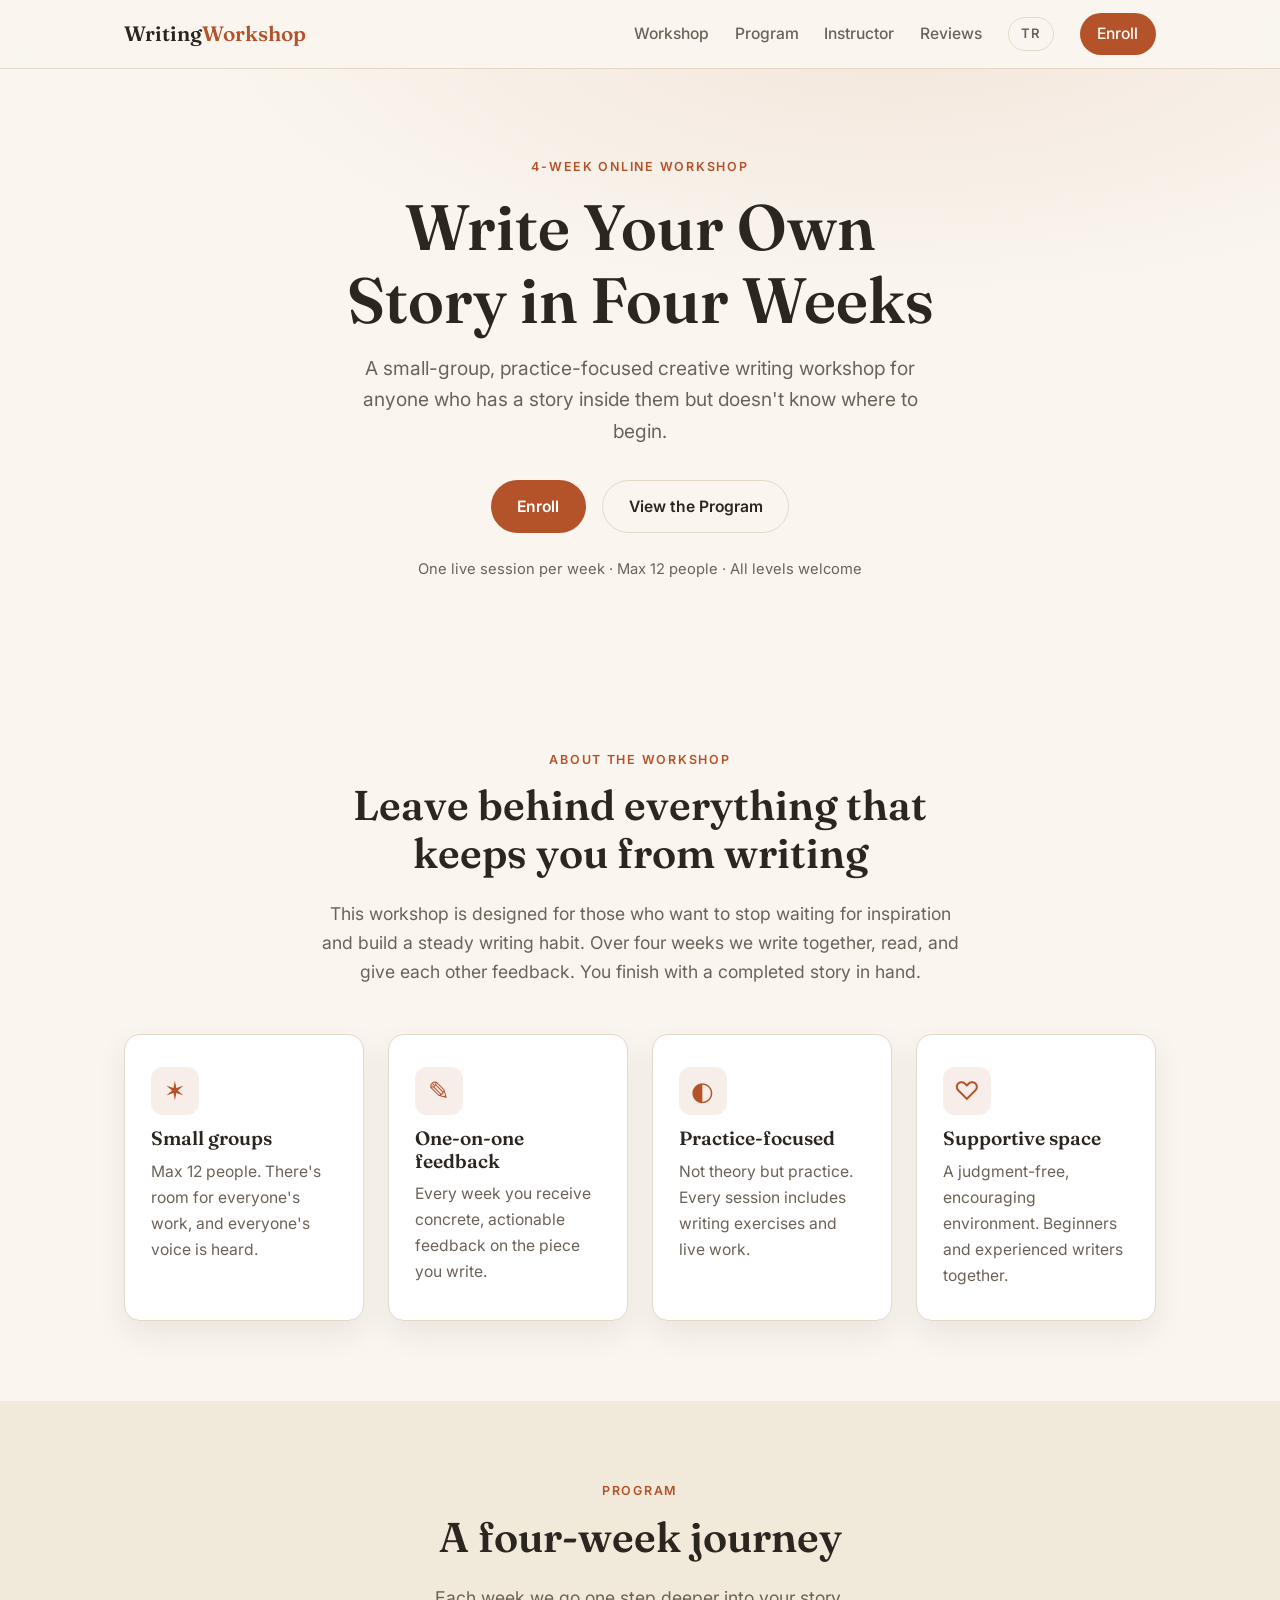
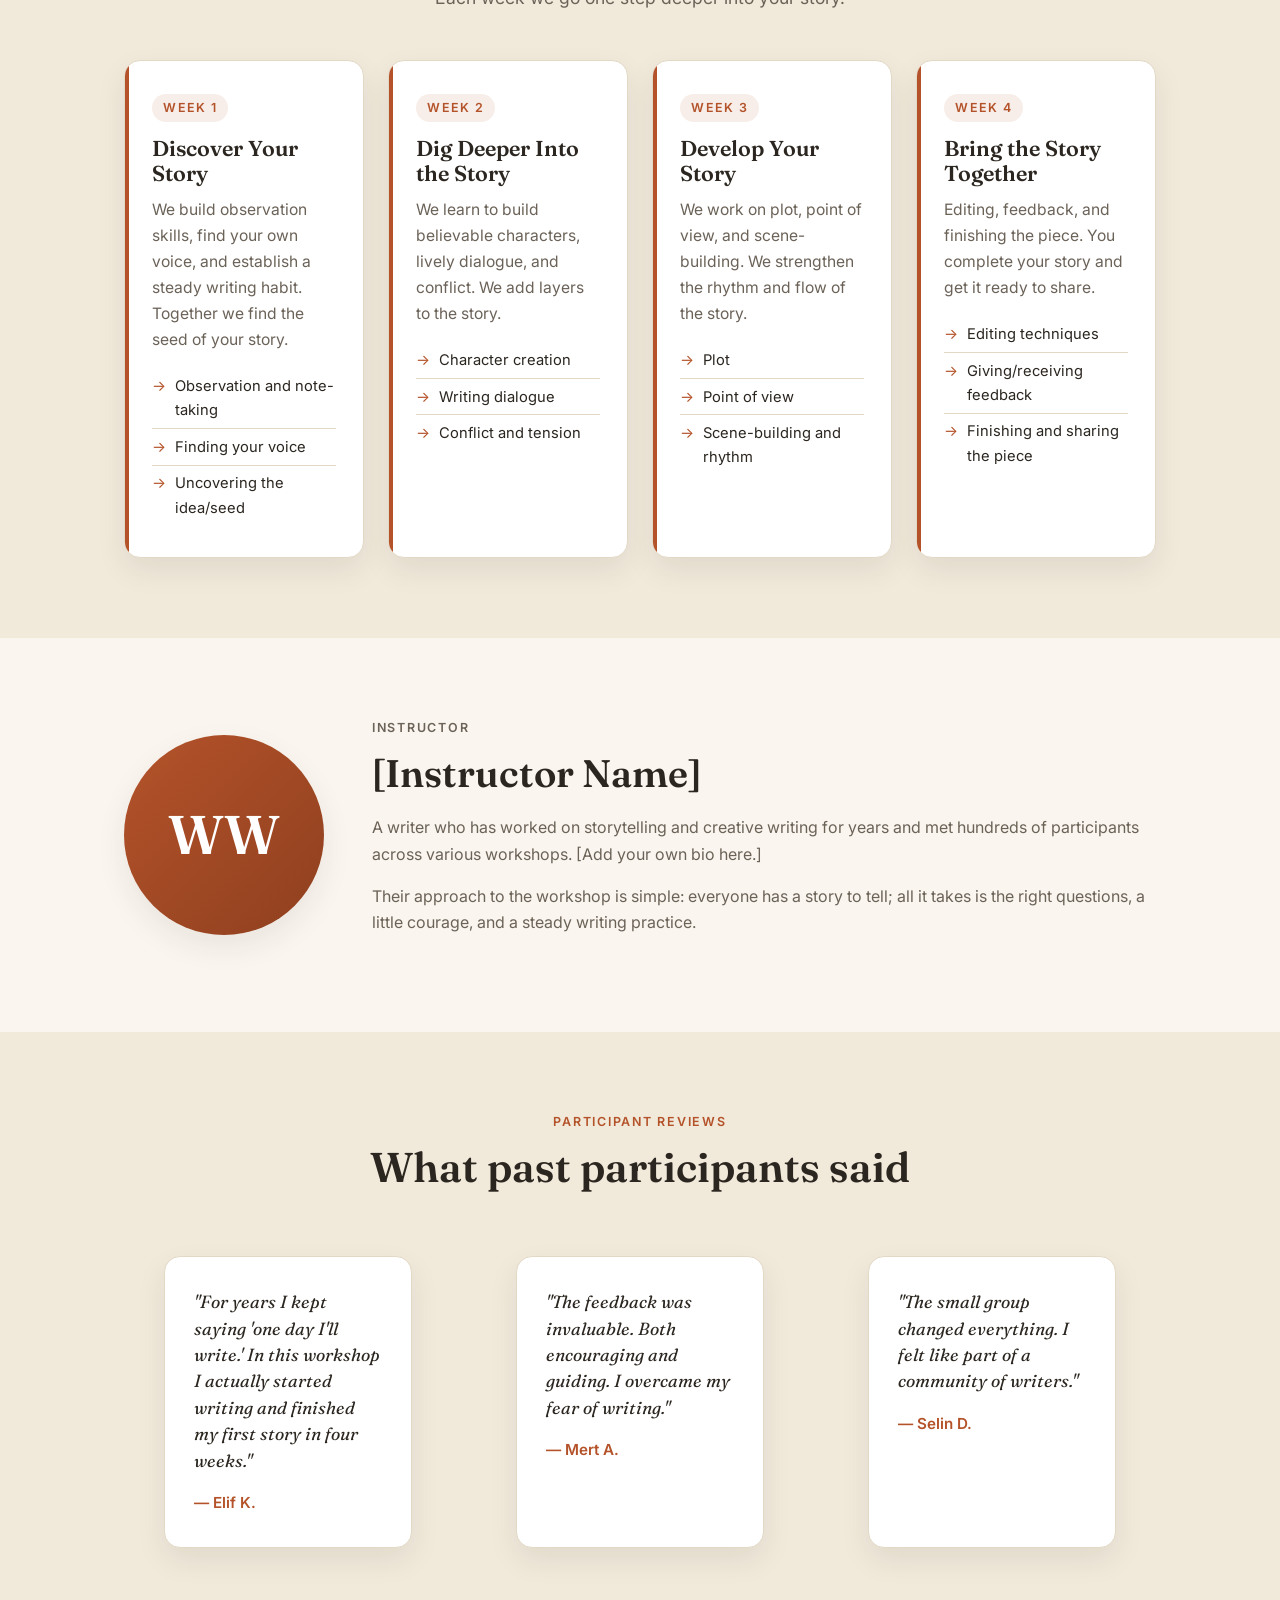
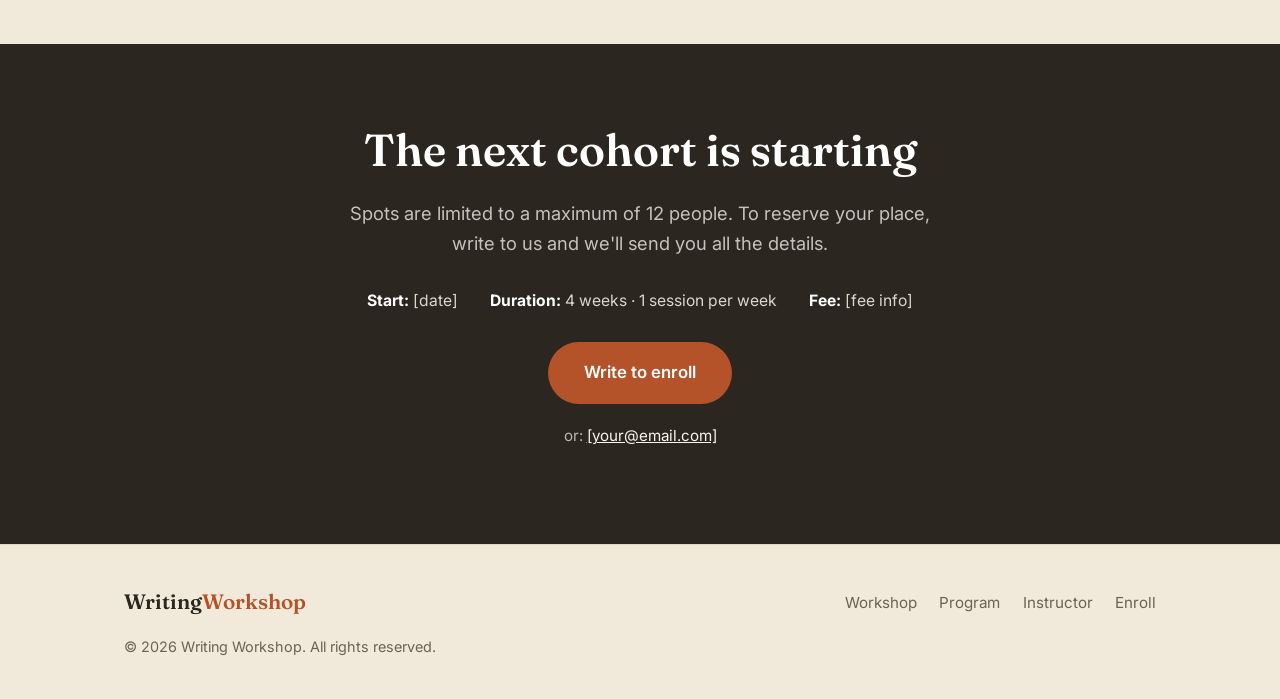
==== en/index.html @ 5bdabfa6 "İngilizce sayfa ve TR/EN dil geçişi ekle - en/index.html: tam İngilizce çeviri - Navigasyona TR/EN d" ====
<!DOCTYPE html>
<html lang="en">
<head>
  <meta charset="UTF-8" />
  <meta name="viewport" content="width=device-width, initial-scale=1.0" />
  <title>Writing Workshop — Write Your Story in 4 Weeks</title>
  <meta name="description" content="A four-week online creative writing workshop. Discover your story, dig deeper, develop it, and bring it together." />
  <link rel="alternate" hreflang="tr" href="../index.html" />
  <link rel="alternate" hreflang="en" href="./index.html" />
  <link rel="preconnect" href="https://fonts.googleapis.com" />
  <link rel="preconnect" href="https://fonts.gstatic.com" crossorigin />
  <link href="https://fonts.googleapis.com/css2?family=Fraunces:ital,opsz,wght@0,9..144,400;0,9..144,600;1,9..144,400&family=Inter:wght@400;500;600&display=swap" rel="stylesheet" />
  <link rel="stylesheet" href="../css/styles.css" />
</head>
<body>

  <!-- ===== Header / Nav ===== -->
  <header class="site-header" id="top">
    <div class="container nav-bar">
      <a href="#top" class="brand">Writing<span>Workshop</span></a>
      <button class="nav-toggle" id="navToggle" aria-label="Toggle menu" aria-expanded="false">
        <span></span><span></span><span></span>
      </button>
      <nav class="nav-menu" id="navMenu">
        <a href="#about">Workshop</a>
        <a href="#program">Program</a>
        <a href="#instructor">Instructor</a>
        <a href="#reviews">Reviews</a>
        <a href="../index.html" class="lang-switch" hreflang="tr">TR</a>
        <a href="#register" class="nav-cta">Enroll</a>
      </nav>
    </div>
  </header>

  <main>

    <!-- ===== Hero ===== -->
    <section class="hero">
      <div class="container hero-inner reveal">
        <p class="eyebrow">4-Week Online Workshop</p>
        <h1>Write Your Own<br />Story in Four Weeks</h1>
        <p class="hero-lead">
          A small-group, practice-focused creative writing workshop for anyone who has a story
          inside them but doesn't know where to begin.
        </p>
        <div class="hero-actions">
          <a href="#register" class="btn btn-primary">Enroll</a>
          <a href="#program" class="btn btn-ghost">View the Program</a>
        </div>
        <p class="hero-meta">One live session per week · Max 12 people · All levels welcome</p>
      </div>
    </section>

    <!-- ===== About the Workshop ===== -->
    <section class="section" id="about">
      <div class="container">
        <div class="section-head reveal">
          <p class="eyebrow">About the Workshop</p>
          <h2>Leave behind everything that keeps you from writing</h2>
          <p class="section-lead">
            This workshop is designed for those who want to stop waiting for inspiration and build a
            steady writing habit. Over four weeks we write together, read, and give each other
            feedback. You finish with a completed story in hand.
          </p>
        </div>

        <div class="feature-grid">
          <article class="feature-card reveal">
            <div class="feature-icon">✶</div>
            <h3>Small groups</h3>
            <p>Max 12 people. There's room for everyone's work, and everyone's voice is heard.</p>
          </article>
          <article class="feature-card reveal">
            <div class="feature-icon">✎</div>
            <h3>One-on-one feedback</h3>
            <p>Every week you receive concrete, actionable feedback on the piece you write.</p>
          </article>
          <article class="feature-card reveal">
            <div class="feature-icon">◐</div>
            <h3>Practice-focused</h3>
            <p>Not theory but practice. Every session includes writing exercises and live work.</p>
          </article>
          <article class="feature-card reveal">
            <div class="feature-icon">♡</div>
            <h3>Supportive space</h3>
            <p>A judgment-free, encouraging environment. Beginners and experienced writers together.</p>
          </article>
        </div>
      </div>
    </section>

    <!-- ===== 4-Week Program ===== -->
    <section class="section section-alt" id="program">
      <div class="container">
        <div class="section-head reveal">
          <p class="eyebrow">Program</p>
          <h2>A four-week journey</h2>
          <p class="section-lead">Each week we go one step deeper into your story.</p>
        </div>

        <div class="week-grid">
          <!-- Week 1 -->
          <article class="week-card reveal">
            <span class="week-num">Week 1</span>
            <h3>Discover Your Story</h3>
            <p>We build observation skills, find your own voice, and establish a steady writing habit. Together we find the seed of your story.</p>
            <ul>
              <li>Observation and note-taking</li>
              <li>Finding your voice</li>
              <li>Uncovering the idea/seed</li>
            </ul>
          </article>
          <!-- Week 2 -->
          <article class="week-card reveal">
            <span class="week-num">Week 2</span>
            <h3>Dig Deeper Into the Story</h3>
            <p>We learn to build believable characters, lively dialogue, and conflict. We add layers to the story.</p>
            <ul>
              <li>Character creation</li>
              <li>Writing dialogue</li>
              <li>Conflict and tension</li>
            </ul>
          </article>
          <!-- Week 3 -->
          <article class="week-card reveal">
            <span class="week-num">Week 3</span>
            <h3>Develop Your Story</h3>
            <p>We work on plot, point of view, and scene-building. We strengthen the rhythm and flow of the story.</p>
            <ul>
              <li>Plot</li>
              <li>Point of view</li>
              <li>Scene-building and rhythm</li>
            </ul>
          </article>
          <!-- Week 4 -->
          <article class="week-card reveal">
            <span class="week-num">Week 4</span>
            <h3>Bring the Story Together</h3>
            <p>Editing, feedback, and finishing the piece. You complete your story and get it ready to share.</p>
            <ul>
              <li>Editing techniques</li>
              <li>Giving/receiving feedback</li>
              <li>Finishing and sharing the piece</li>
            </ul>
          </article>
        </div>
      </div>
    </section>

    <!-- ===== Instructor ===== -->
    <section class="section" id="instructor">
      <div class="container egitmen-inner reveal">
        <div class="egitmen-photo" aria-hidden="true">WW</div>
        <div class="egitmen-text">
          <p class="eyebrow">Instructor</p>
          <h2>[Instructor Name]</h2>
          <p>
            A writer who has worked on storytelling and creative writing for years and met hundreds of
            participants across various workshops. [Add your own bio here.]
          </p>
          <p>
            Their approach to the workshop is simple: everyone has a story to tell; all it takes is the
            right questions, a little courage, and a steady writing practice.
          </p>
        </div>
      </div>
    </section>

    <!-- ===== Participant Reviews ===== -->
    <section class="section section-alt" id="reviews">
      <div class="container">
        <div class="section-head reveal">
          <p class="eyebrow">Participant Reviews</p>
          <h2>What past participants said</h2>
        </div>
        <div class="quote-grid">
          <figure class="quote-card reveal">
            <blockquote>"For years I kept saying 'one day I'll write.' In this workshop I actually started writing and finished my first story in four weeks."</blockquote>
            <figcaption>— Elif K.</figcaption>
          </figure>
          <figure class="quote-card reveal">
            <blockquote>"The feedback was invaluable. Both encouraging and guiding. I overcame my fear of writing."</blockquote>
            <figcaption>— Mert A.</figcaption>
          </figure>
          <figure class="quote-card reveal">
            <blockquote>"The small group changed everything. I felt like part of a community of writers."</blockquote>
            <figcaption>— Selin D.</figcaption>
          </figure>
        </div>
      </div>
    </section>

    <!-- ===== Contact / Register CTA ===== -->
    <section class="section cta-section" id="register">
      <div class="container cta-inner reveal">
        <h2>The next cohort is starting</h2>
        <p class="cta-lead">
          Spots are limited to a maximum of 12 people. To reserve your place, write to us and we'll send you all the details.
        </p>
        <ul class="cta-facts">
          <li><strong>Start:</strong> [date]</li>
          <li><strong>Duration:</strong> 4 weeks · 1 session per week</li>
          <li><strong>Fee:</strong> [fee info]</li>
        </ul>
        <a href="mailto:[your@email.com]?subject=Writing%20Workshop%20Enrollment" class="btn btn-primary btn-lg">Write to enroll</a>
        <p class="cta-meta">or: <a href="mailto:[your@email.com]">[your@email.com]</a></p>
      </div>
    </section>

  </main>

  <!-- ===== Footer ===== -->
  <footer class="site-footer">
    <div class="container footer-inner">
      <span class="brand">Writing<span>Workshop</span></span>
      <nav class="footer-links">
        <a href="#about">Workshop</a>
        <a href="#program">Program</a>
        <a href="#instructor">Instructor</a>
        <a href="#register">Enroll</a>
      </nav>
      <p class="copyright">© 2026 Writing Workshop. All rights reserved.</p>
    </div>
  </footer>

  <script src="../js/main.js"></script>
</body>
</html>
---- css/styles.css ----
/* ===== Tema değişkenleri ===== */
:root {
  --bg: #faf6ef;          /* krem zemin */
  --bg-alt: #f1e9da;      /* açık kum tonu (alternatif bölümler) */
  --surface: #ffffff;     /* kart yüzeyi */
  --ink: #2b2620;         /* ana metin */
  --ink-soft: #6b6258;    /* ikincil metin */
  --accent: #b4532a;      /* terra-cotta vurgu */
  --accent-dark: #8f3f1f;
  --line: #e3d8c6;        /* ince çizgi/kenarlık */
  --shadow: 0 12px 30px rgba(43, 38, 32, 0.08);
  --radius: 16px;
  --maxw: 1080px;
  --font-serif: "Fraunces", Georgia, "Times New Roman", serif;
  --font-sans: "Inter", -apple-system, BlinkMacSystemFont, "Segoe UI", sans-serif;
}

/* ===== Reset / temel ===== */
*, *::before, *::after { box-sizing: border-box; }
html { scroll-behavior: smooth; scroll-padding-top: 80px; }
body {
  margin: 0;
  font-family: var(--font-sans);
  color: var(--ink);
  background: var(--bg);
  line-height: 1.65;
  -webkit-font-smoothing: antialiased;
}
h1, h2, h3 { font-family: var(--font-serif); line-height: 1.15; font-weight: 600; margin: 0 0 .5em; }
p { margin: 0 0 1rem; }
a { color: var(--accent); text-decoration: none; }
a:hover { color: var(--accent-dark); }
img { max-width: 100%; display: block; }

.container { width: 100%; max-width: var(--maxw); margin: 0 auto; padding: 0 1.5rem; }

.eyebrow {
  text-transform: uppercase;
  letter-spacing: .14em;
  font-size: .78rem;
  font-weight: 600;
  color: var(--accent);
  margin: 0 0 .75rem;
}

/* ===== Butonlar ===== */
.btn {
  display: inline-block;
  padding: .8rem 1.6rem;
  border-radius: 999px;
  font-weight: 600;
  font-size: .98rem;
  cursor: pointer;
  transition: transform .15s ease, background .2s ease, color .2s ease, box-shadow .2s ease;
  border: 1.5px solid transparent;
}
.btn:hover { transform: translateY(-2px); }
.btn-primary { background: var(--accent); color: #fff; }
.btn-primary:hover { background: var(--accent-dark); color: #fff; }
.btn-ghost { background: transparent; color: var(--ink); border-color: var(--line); }
.btn-ghost:hover { border-color: var(--accent); color: var(--accent); }
.btn-lg { padding: 1rem 2.2rem; font-size: 1.05rem; }

/* ===== Header / Nav ===== */
.site-header {
  position: sticky;
  top: 0;
  z-index: 50;
  background: rgba(250, 246, 239, 0.88);
  backdrop-filter: blur(10px);
  border-bottom: 1px solid var(--line);
}
.nav-bar { display: flex; align-items: center; justify-content: space-between; height: 68px; }
.brand { font-family: var(--font-serif); font-weight: 600; font-size: 1.3rem; color: var(--ink); }
.brand span { color: var(--accent); }
.nav-menu { display: flex; align-items: center; gap: 1.6rem; }
.nav-menu a { color: var(--ink-soft); font-weight: 500; font-size: .98rem; }
.nav-menu a:hover { color: var(--accent); }
.nav-menu .nav-cta {
  background: var(--accent); color: #fff; padding: .5rem 1.1rem; border-radius: 999px;
}
.nav-menu .nav-cta:hover { background: var(--accent-dark); }
.nav-menu .lang-switch {
  border: 1.5px solid var(--line); border-radius: 999px;
  padding: .35rem .8rem; font-size: .82rem; font-weight: 600; letter-spacing: .04em;
  color: var(--ink-soft);
}
.nav-menu .lang-switch:hover { border-color: var(--accent); color: var(--accent); }

.nav-toggle {
  display: none; flex-direction: column; gap: 5px;
  background: none; border: none; cursor: pointer; padding: 6px;
}
.nav-toggle span { width: 24px; height: 2px; background: var(--ink); transition: .3s; }
.nav-toggle[aria-expanded="true"] span:nth-child(1) { transform: translateY(7px) rotate(45deg); }
.nav-toggle[aria-expanded="true"] span:nth-child(2) { opacity: 0; }
.nav-toggle[aria-expanded="true"] span:nth-child(3) { transform: translateY(-7px) rotate(-45deg); }

/* ===== Hero ===== */
.hero {
  padding: 5.5rem 0 4.5rem;
  background:
    radial-gradient(1200px 500px at 70% -10%, rgba(180, 83, 42, 0.10), transparent 60%),
    var(--bg);
  text-align: center;
}
.hero-inner { max-width: 760px; margin: 0 auto; }
.hero h1 { font-size: clamp(2.4rem, 6vw, 4rem); margin-bottom: 1rem; }
.hero-lead { font-size: 1.2rem; color: var(--ink-soft); max-width: 560px; margin: 0 auto 2rem; }
.hero-actions { display: flex; gap: 1rem; justify-content: center; flex-wrap: wrap; margin-bottom: 1.5rem; }
.hero-meta { font-size: .92rem; color: var(--ink-soft); }

/* ===== Bölümler ===== */
.section { padding: 5rem 0; }
.section-alt { background: var(--bg-alt); }
.section-head { max-width: 640px; margin: 0 auto 3rem; text-align: center; }
.section-head h2 { font-size: clamp(1.8rem, 4vw, 2.6rem); }
.section-lead { color: var(--ink-soft); font-size: 1.1rem; }

/* ===== Özellik kartları ===== */
.feature-grid {
  display: grid; gap: 1.5rem;
  grid-template-columns: repeat(auto-fit, minmax(220px, 1fr));
}
.feature-card {
  background: var(--surface); border: 1px solid var(--line);
  border-radius: var(--radius); padding: 2rem 1.6rem; box-shadow: var(--shadow);
}
.feature-icon {
  font-size: 1.6rem; color: var(--accent); margin-bottom: .8rem;
  width: 48px; height: 48px; display: grid; place-items: center;
  background: rgba(180, 83, 42, 0.10); border-radius: 12px;
}
.feature-card h3 { font-size: 1.2rem; }
.feature-card p { color: var(--ink-soft); margin: 0; font-size: .98rem; }

/* ===== Hafta kartları ===== */
.week-grid {
  display: grid; gap: 1.5rem;
  grid-template-columns: repeat(auto-fit, minmax(240px, 1fr));
}
.week-card {
  background: var(--surface); border: 1px solid var(--line);
  border-radius: var(--radius); padding: 2rem 1.7rem; box-shadow: var(--shadow);
  position: relative; overflow: hidden;
}
.week-card::before {
  content: ""; position: absolute; top: 0; left: 0; width: 4px; height: 100%;
  background: var(--accent);
}
.week-num {
  display: inline-block; font-size: .78rem; font-weight: 600; letter-spacing: .1em;
  text-transform: uppercase; color: var(--accent);
  background: rgba(180, 83, 42, 0.10); padding: .25rem .7rem; border-radius: 999px;
  margin-bottom: .9rem;
}
.week-card h3 { font-size: 1.35rem; }
.week-card > p { color: var(--ink-soft); font-size: .98rem; }
.week-card ul { margin: 1rem 0 0; padding: 0; list-style: none; }
.week-card li {
  font-size: .92rem; color: var(--ink); padding: .35rem 0 .35rem 1.4rem; position: relative;
  border-top: 1px solid var(--line);
}
.week-card li:first-child { border-top: none; }
.week-card li::before { content: "→"; position: absolute; left: 0; color: var(--accent); }

/* ===== Eğitmen ===== */
.egitmen-inner {
  display: grid; grid-template-columns: 200px 1fr; gap: 3rem; align-items: center;
}
.egitmen-photo {
  width: 200px; height: 200px; border-radius: 50%;
  background: linear-gradient(135deg, var(--accent), var(--accent-dark));
  color: #fff; display: grid; place-items: center;
  font-family: var(--font-serif); font-size: 3.4rem; font-weight: 600;
  box-shadow: var(--shadow);
}
.egitmen-text h2 { font-size: clamp(1.8rem, 4vw, 2.4rem); }
.egitmen-text p { color: var(--ink-soft); }

/* ===== Yorumlar ===== */
.quote-grid {
  display: grid; gap: 1.5rem;
  grid-template-columns: repeat(auto-fit, minmax(260px, 1fr));
}
.quote-card {
  background: var(--surface); border: 1px solid var(--line);
  border-radius: var(--radius); padding: 2rem 1.8rem; box-shadow: var(--shadow);
}
.quote-card blockquote {
  margin: 0 0 1rem; font-family: var(--font-serif); font-style: italic;
  font-size: 1.1rem; color: var(--ink); line-height: 1.5;
}
.quote-card figcaption { color: var(--accent); font-weight: 600; font-size: .95rem; }

/* ===== Kayıt CTA ===== */
.cta-section {
  background: var(--ink);
  color: var(--bg);
  text-align: center;
}
.cta-inner { max-width: 640px; margin: 0 auto; }
.cta-section h2 { color: #fff; font-size: clamp(1.9rem, 4vw, 2.8rem); }
.cta-lead { color: rgba(250, 246, 239, 0.75); font-size: 1.15rem; }
.cta-facts {
  list-style: none; padding: 0; margin: 1.8rem 0; display: flex; flex-wrap: wrap;
  justify-content: center; gap: 1rem 2rem;
}
.cta-facts li { color: rgba(250, 246, 239, 0.85); font-size: .98rem; }
.cta-facts strong { color: #fff; }
.cta-meta { margin-top: 1.2rem; color: rgba(250, 246, 239, 0.7); font-size: .95rem; }
.cta-meta a { color: var(--bg); text-decoration: underline; }

/* ===== Footer ===== */
.site-footer { background: var(--bg-alt); border-top: 1px solid var(--line); padding: 2.5rem 0; }
.footer-inner {
  display: flex; flex-wrap: wrap; align-items: center; justify-content: space-between; gap: 1rem;
}
.footer-links { display: flex; gap: 1.4rem; }
.footer-links a { color: var(--ink-soft); font-size: .95rem; }
.footer-links a:hover { color: var(--accent); }
.copyright { margin: 0; color: var(--ink-soft); font-size: .9rem; width: 100%; }

/* ===== Scroll reveal ===== */
.reveal { opacity: 0; transform: translateY(24px); transition: opacity .6s ease, transform .6s ease; }
.reveal.is-visible { opacity: 1; transform: none; }

/* ===== Responsive ===== */
@media (max-width: 760px) {
  .nav-toggle { display: flex; }
  .nav-menu {
    position: absolute; top: 68px; left: 0; right: 0;
    flex-direction: column; align-items: flex-start; gap: 0;
    background: var(--bg); border-bottom: 1px solid var(--line);
    padding: .5rem 1.5rem 1.2rem;
    max-height: 0; overflow: hidden; transition: max-height .3s ease;
  }
  .nav-menu.open { max-height: 360px; }
  .nav-menu a { width: 100%; padding: .8rem 0; }
  .nav-menu .nav-cta { margin-top: .6rem; }

  .egitmen-inner { grid-template-columns: 1fr; text-align: center; justify-items: center; gap: 1.8rem; }
}

@media (prefers-reduced-motion: reduce) {
  html { scroll-behavior: auto; }
  .reveal { opacity: 1; transform: none; transition: none; }
  .btn:hover { transform: none; }
}
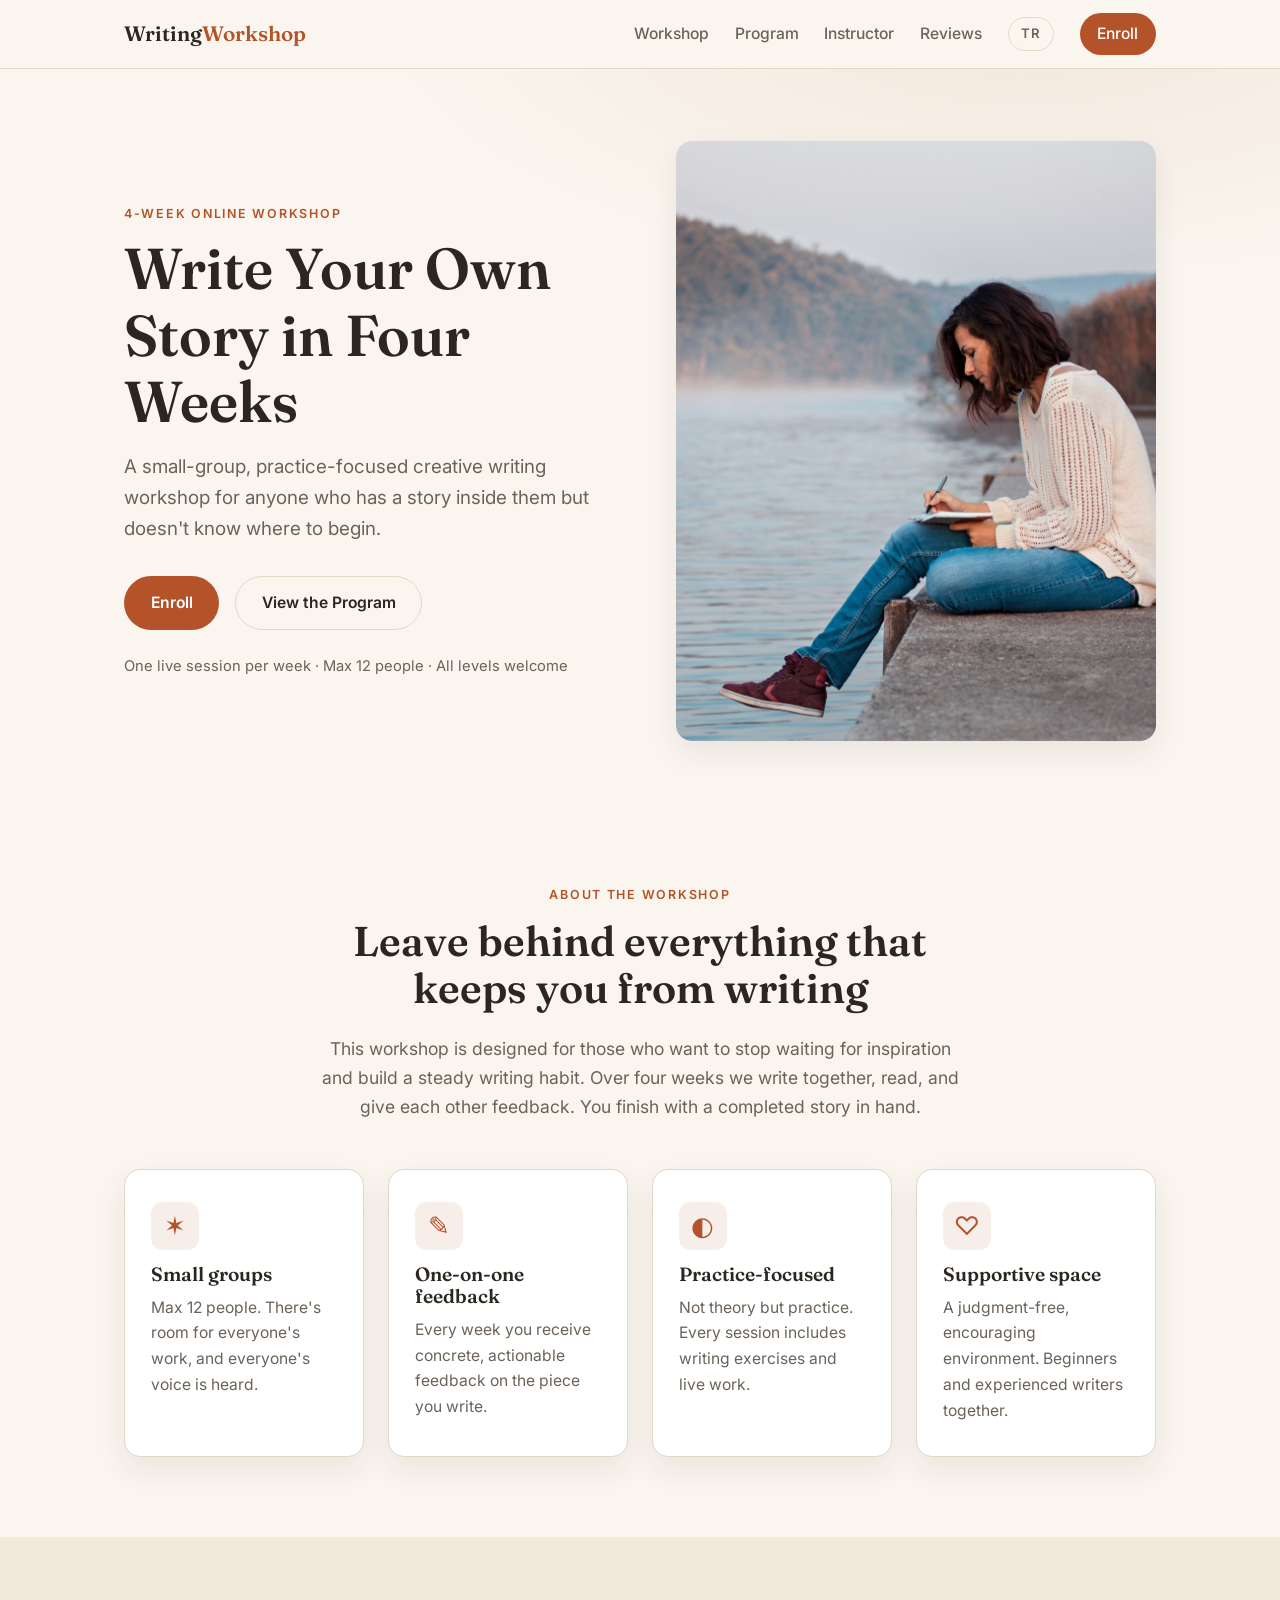
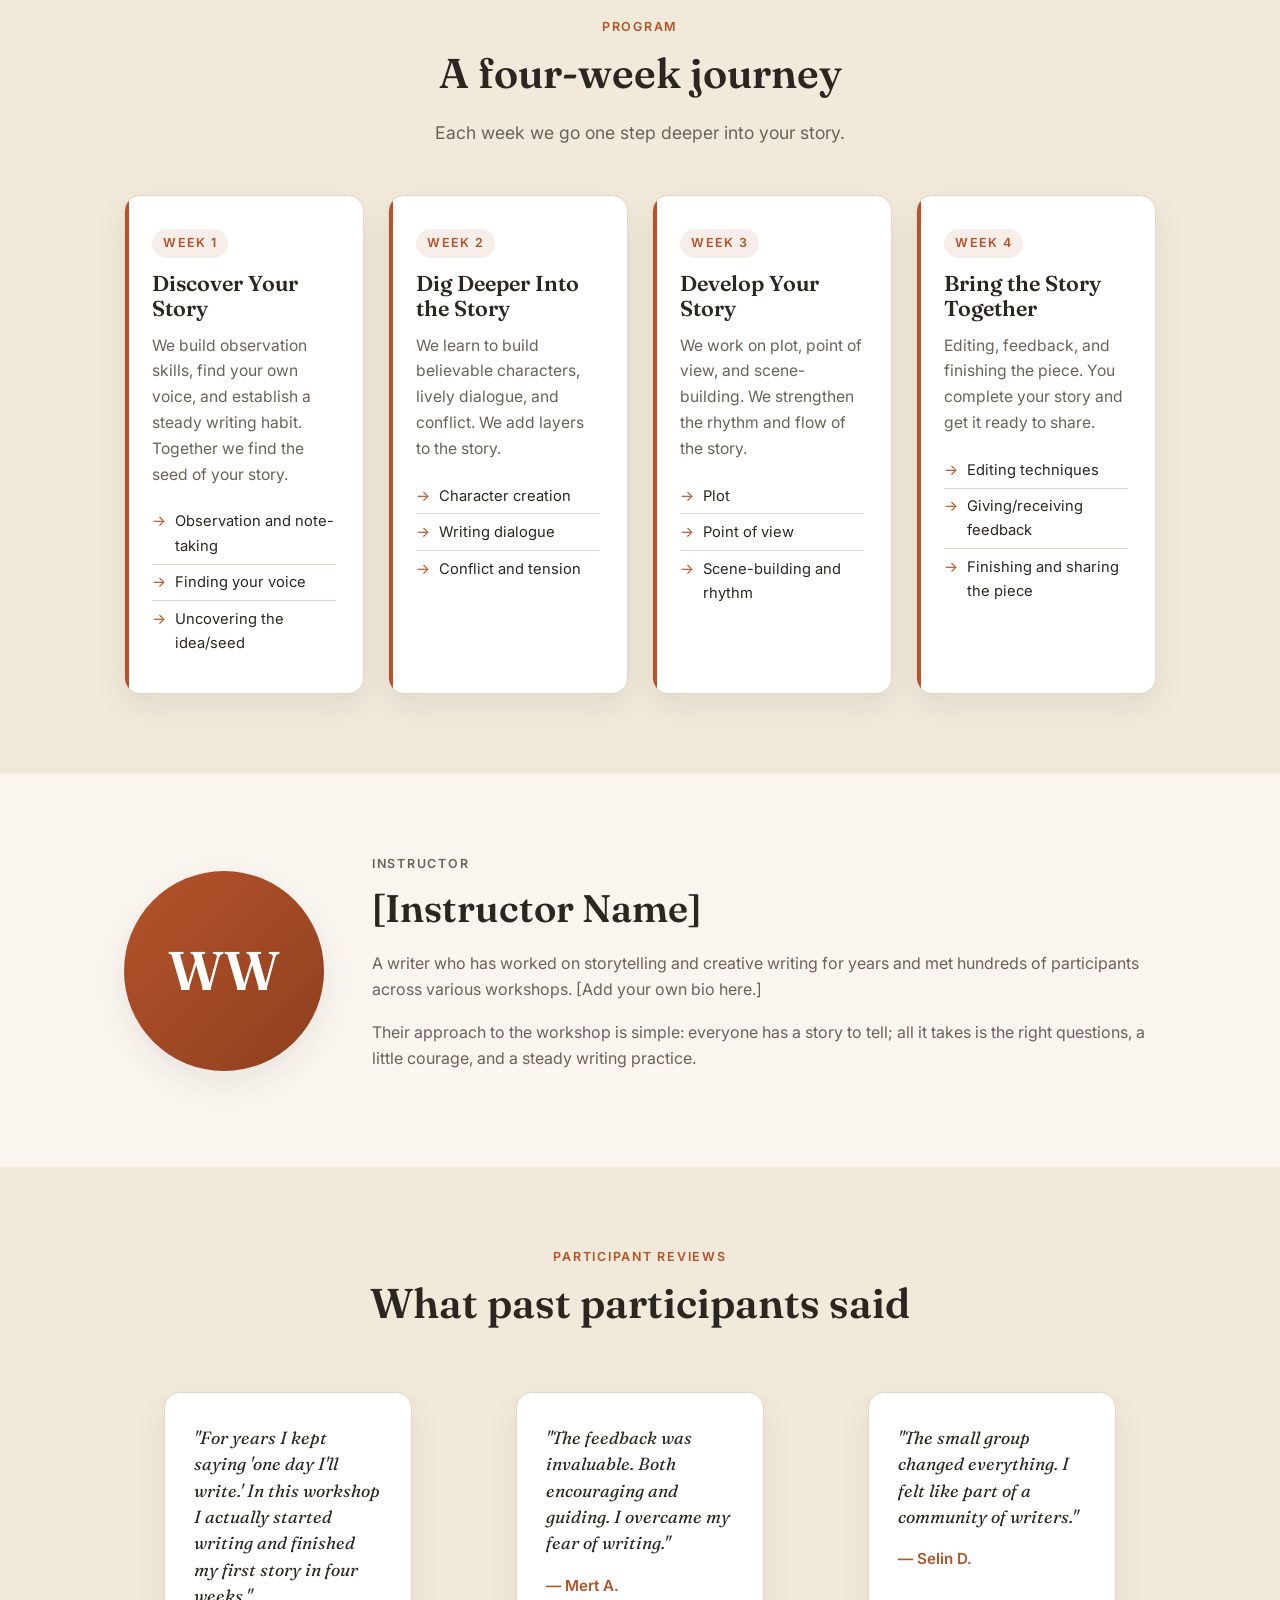
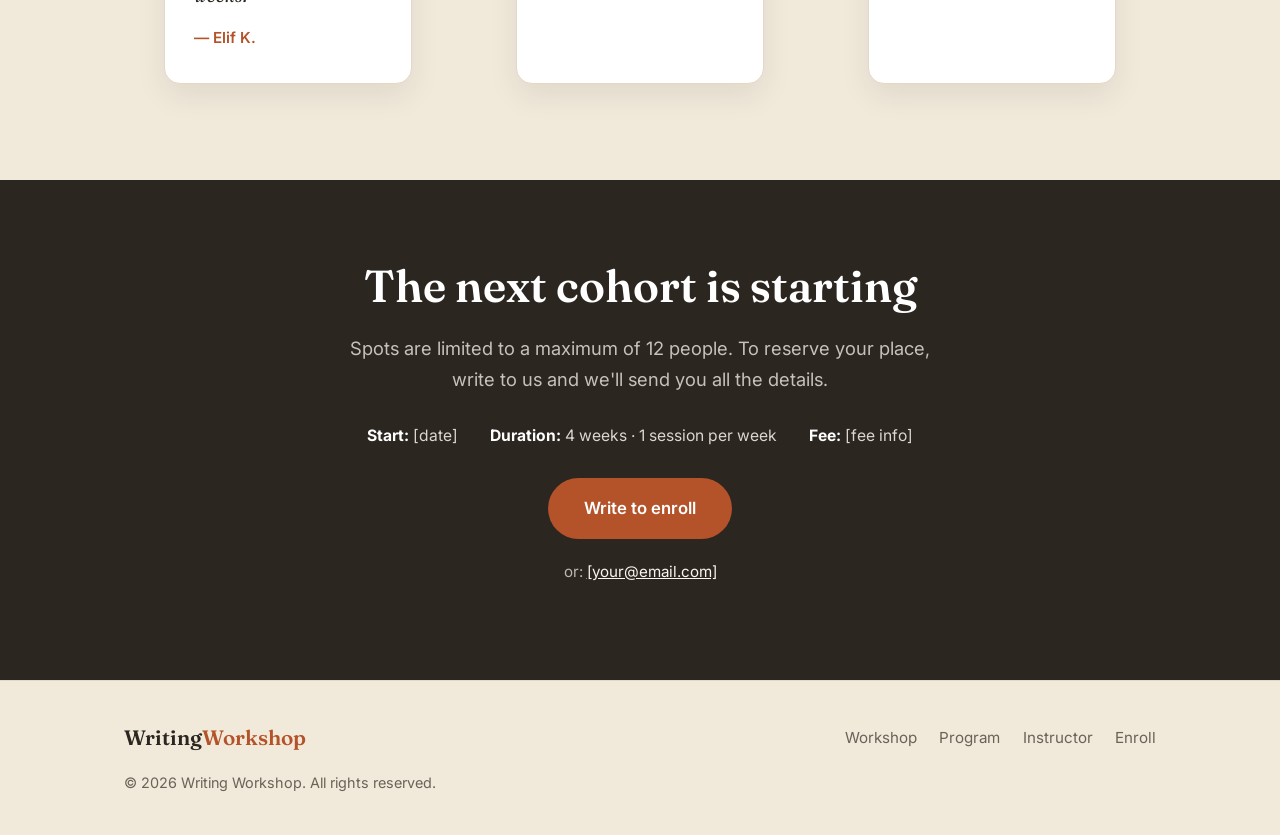
==== commit 436176d1: "Hero'ya görsel ekle (bölünmüş düzen: metin + fotoğraf) - Optimize edilmiş images/hero.jpg (2000px, ~" ====
--- a/en/index.html
+++ b/en/index.html
@@ -37,17 +37,22 @@
     <!-- ===== Hero ===== -->
     <section class="hero">
       <div class="container hero-inner reveal">
-        <p class="eyebrow">4-Week Online Workshop</p>
-        <h1>Write Your Own<br />Story in Four Weeks</h1>
-        <p class="hero-lead">
-          A small-group, practice-focused creative writing workshop for anyone who has a story
-          inside them but doesn't know where to begin.
-        </p>
-        <div class="hero-actions">
-          <a href="#register" class="btn btn-primary">Enroll</a>
-          <a href="#program" class="btn btn-ghost">View the Program</a>
-        </div>
-        <p class="hero-meta">One live session per week · Max 12 people · All levels welcome</p>
+        <div class="hero-copy">
+          <p class="eyebrow">4-Week Online Workshop</p>
+          <h1>Write Your Own<br />Story in Four Weeks</h1>
+          <p class="hero-lead">
+            A small-group, practice-focused creative writing workshop for anyone who has a story
+            inside them but doesn't know where to begin.
+          </p>
+          <div class="hero-actions">
+            <a href="#register" class="btn btn-primary">Enroll</a>
+            <a href="#program" class="btn btn-ghost">View the Program</a>
+          </div>
+          <p class="hero-meta">One live session per week · Max 12 people · All levels welcome</p>
+        </div>
+        <figure class="hero-figure">
+          <img src="../images/hero.jpg" alt="A woman sitting by a lake writing in her notebook" />
+        </figure>
       </div>
     </section>
 
--- a/css/styles.css
+++ b/css/styles.css
@@ -98,17 +98,30 @@
 
 /* ===== Hero ===== */
 .hero {
-  padding: 5.5rem 0 4.5rem;
+  padding: 4.5rem 0 4rem;
   background:
-    radial-gradient(1200px 500px at 70% -10%, rgba(180, 83, 42, 0.10), transparent 60%),
+    radial-gradient(1100px 480px at 80% -10%, rgba(180, 83, 42, 0.10), transparent 60%),
     var(--bg);
-  text-align: center;
-}
-.hero-inner { max-width: 760px; margin: 0 auto; }
-.hero h1 { font-size: clamp(2.4rem, 6vw, 4rem); margin-bottom: 1rem; }
-.hero-lead { font-size: 1.2rem; color: var(--ink-soft); max-width: 560px; margin: 0 auto 2rem; }
-.hero-actions { display: flex; gap: 1rem; justify-content: center; flex-wrap: wrap; margin-bottom: 1.5rem; }
-.hero-meta { font-size: .92rem; color: var(--ink-soft); }
+}
+.hero-inner {
+  display: grid;
+  grid-template-columns: 1.05fr 1fr;
+  gap: 3rem;
+  align-items: center;
+}
+.hero-copy { text-align: left; }
+.hero h1 { font-size: clamp(2.3rem, 4.6vw, 3.6rem); margin-bottom: 1rem; }
+.hero-lead { font-size: 1.18rem; color: var(--ink-soft); max-width: 520px; margin: 0 0 2rem; }
+.hero-actions { display: flex; gap: 1rem; flex-wrap: wrap; margin-bottom: 1.5rem; }
+.hero-meta { font-size: .92rem; color: var(--ink-soft); margin: 0; }
+.hero-figure {
+  margin: 0;
+  border-radius: var(--radius);
+  overflow: hidden;
+  box-shadow: var(--shadow);
+  aspect-ratio: 4 / 5;
+}
+.hero-figure img { width: 100%; height: 100%; object-fit: cover; object-position: 62% center; }
 
 /* ===== Bölümler ===== */
 .section { padding: 5rem 0; }
@@ -240,6 +253,12 @@
   .nav-menu .nav-cta { margin-top: .6rem; }
 
   .egitmen-inner { grid-template-columns: 1fr; text-align: center; justify-items: center; gap: 1.8rem; }
+
+  .hero-inner { grid-template-columns: 1fr; gap: 2rem; }
+  .hero-copy { text-align: center; order: 2; }
+  .hero-figure { order: 1; aspect-ratio: 16 / 11; max-height: 320px; width: 100%; }
+  .hero-lead { margin-left: auto; margin-right: auto; }
+  .hero-actions { justify-content: center; }
 }
 
 @media (prefers-reduced-motion: reduce) {
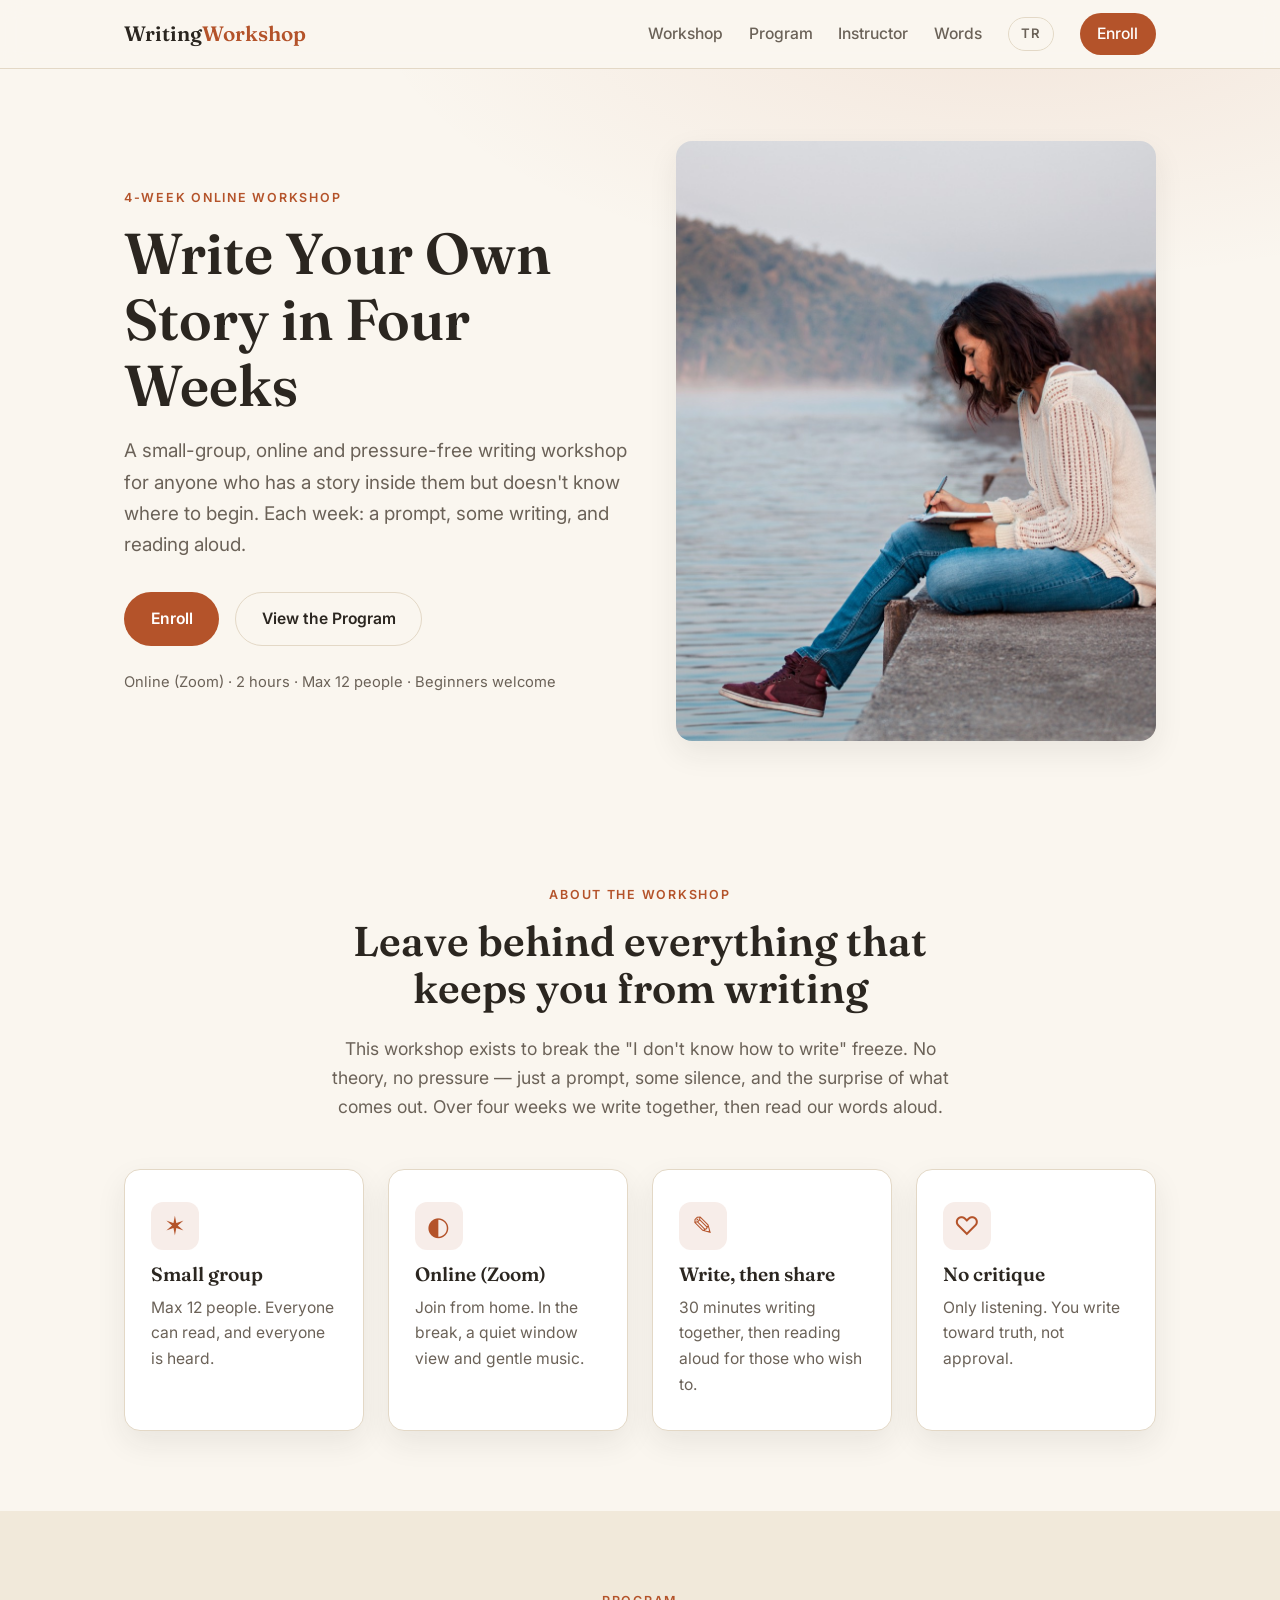
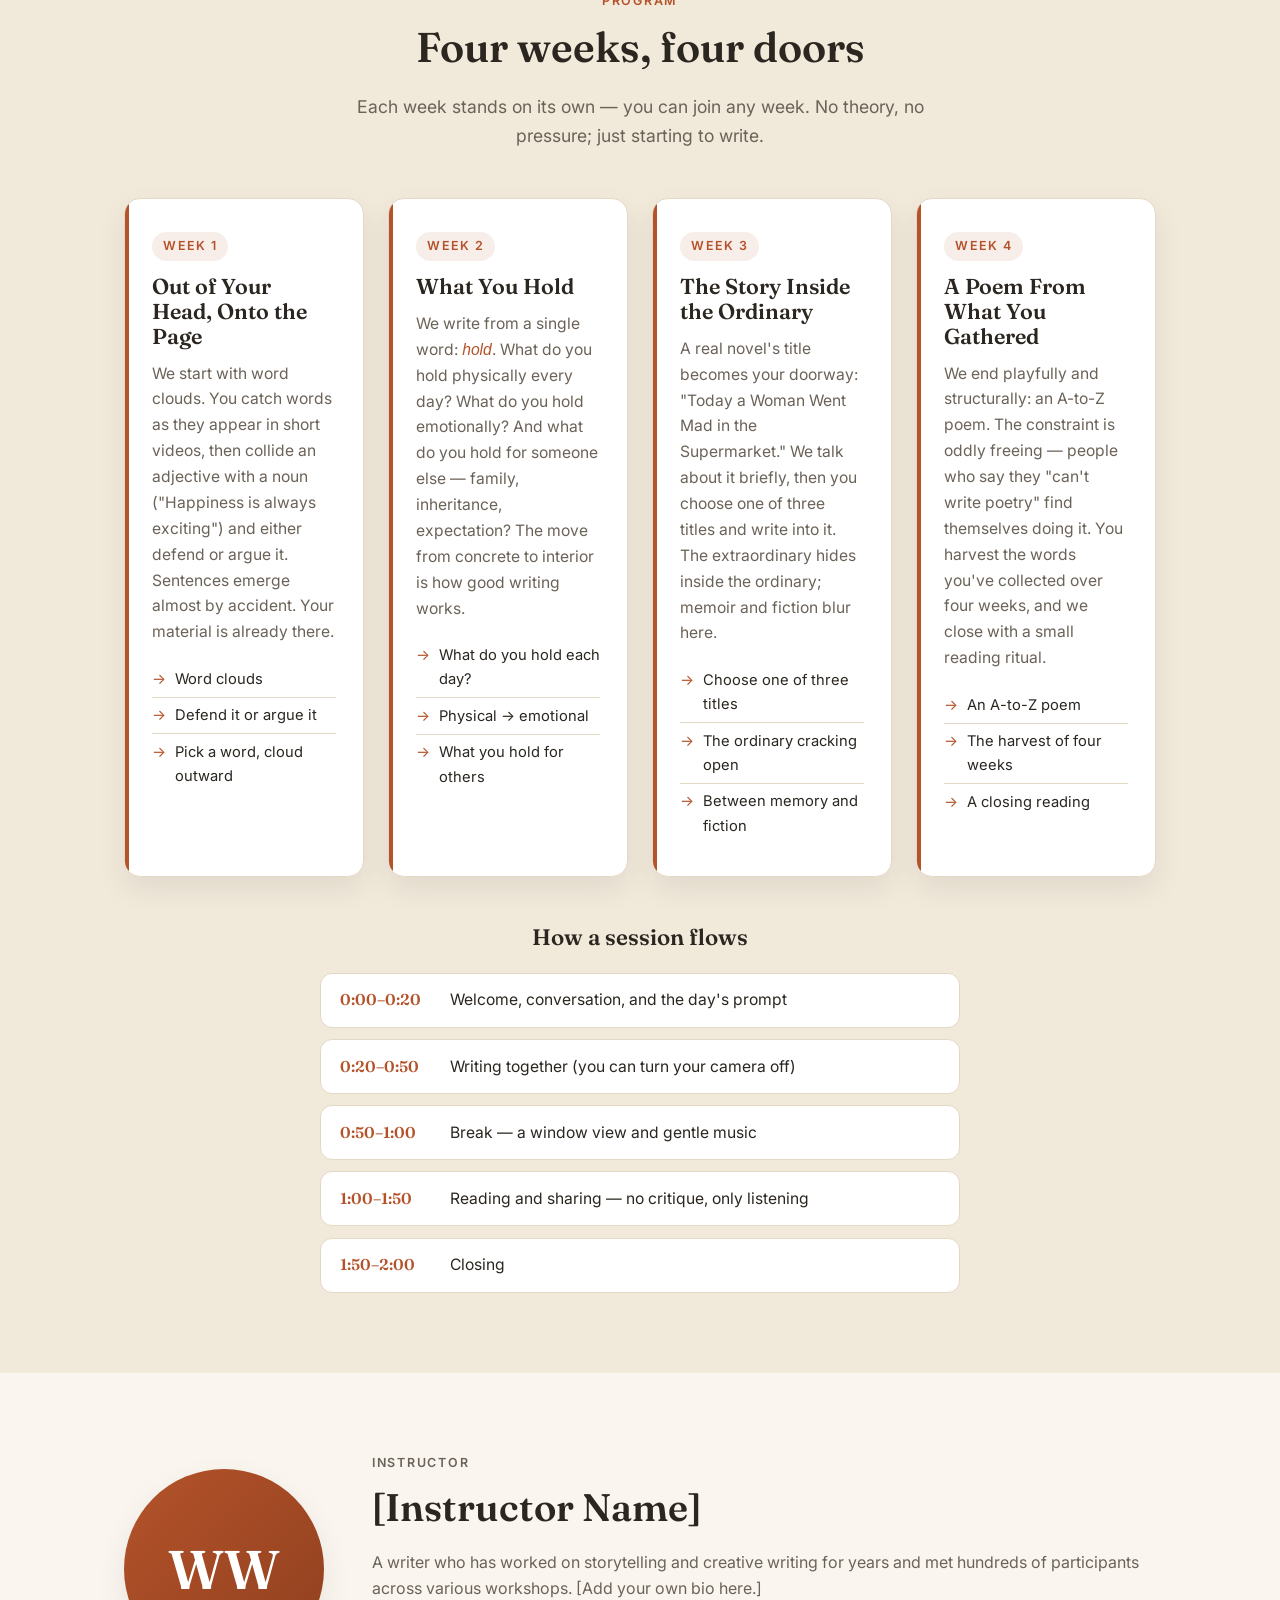
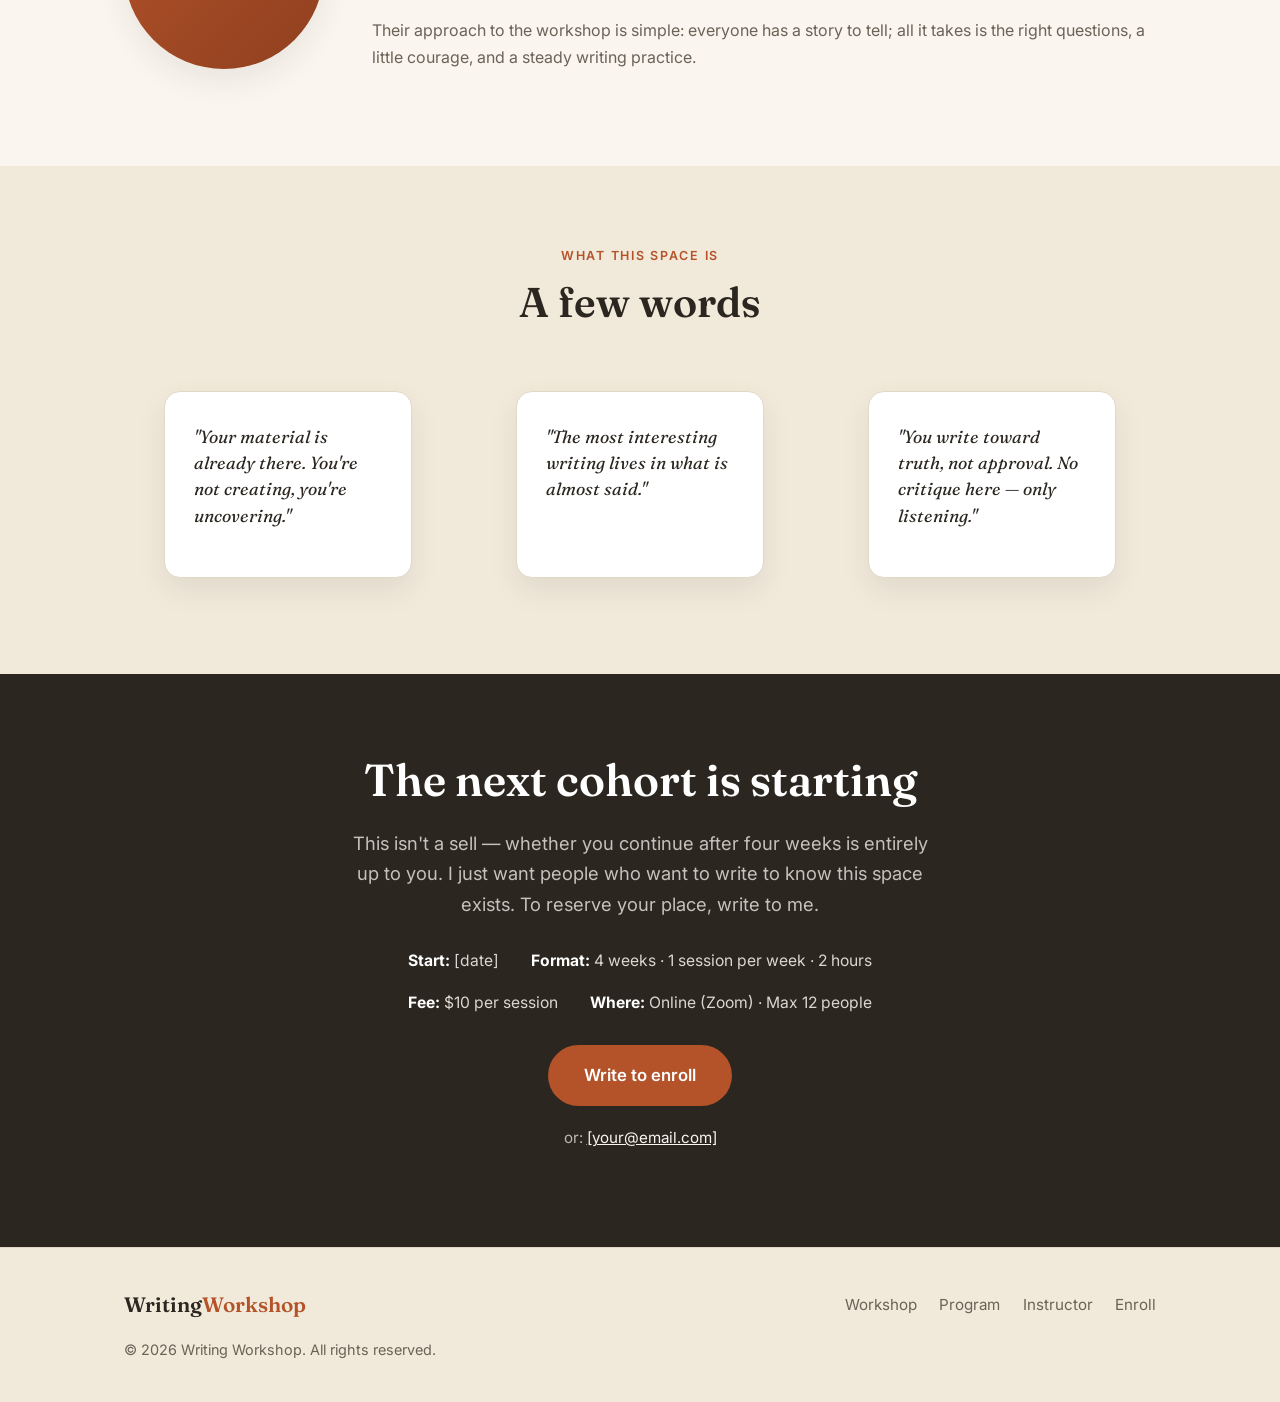
==== commit 83cd1d6d: "İçeriği gerçek atölye müfredatıyla güncelle (TR + EN) - Gerçek 4 hafta: kelime bulutları, taşımak/ho" ====
--- a/en/index.html
+++ b/en/index.html
@@ -25,7 +25,7 @@
         <a href="#about">Workshop</a>
         <a href="#program">Program</a>
         <a href="#instructor">Instructor</a>
-        <a href="#reviews">Reviews</a>
+        <a href="#reviews">Words</a>
         <a href="../index.html" class="lang-switch" hreflang="tr">TR</a>
         <a href="#register" class="nav-cta">Enroll</a>
       </nav>
@@ -41,14 +41,15 @@
           <p class="eyebrow">4-Week Online Workshop</p>
           <h1>Write Your Own<br />Story in Four Weeks</h1>
           <p class="hero-lead">
-            A small-group, practice-focused creative writing workshop for anyone who has a story
-            inside them but doesn't know where to begin.
+            A small-group, online and pressure-free writing workshop for anyone who has a story
+            inside them but doesn't know where to begin. Each week: a prompt, some writing, and
+            reading aloud.
           </p>
           <div class="hero-actions">
             <a href="#register" class="btn btn-primary">Enroll</a>
             <a href="#program" class="btn btn-ghost">View the Program</a>
           </div>
-          <p class="hero-meta">One live session per week · Max 12 people · All levels welcome</p>
+          <p class="hero-meta">Online (Zoom) · 2 hours · Max 12 people · Beginners welcome</p>
         </div>
         <figure class="hero-figure">
           <img src="../images/hero.jpg" alt="A woman sitting by a lake writing in her notebook" />
@@ -63,32 +64,32 @@
           <p class="eyebrow">About the Workshop</p>
           <h2>Leave behind everything that keeps you from writing</h2>
           <p class="section-lead">
-            This workshop is designed for those who want to stop waiting for inspiration and build a
-            steady writing habit. Over four weeks we write together, read, and give each other
-            feedback. You finish with a completed story in hand.
+            This workshop exists to break the "I don't know how to write" freeze. No theory, no
+            pressure — just a prompt, some silence, and the surprise of what comes out. Over four
+            weeks we write together, then read our words aloud.
           </p>
         </div>
 
         <div class="feature-grid">
           <article class="feature-card reveal">
             <div class="feature-icon">✶</div>
-            <h3>Small groups</h3>
-            <p>Max 12 people. There's room for everyone's work, and everyone's voice is heard.</p>
+            <h3>Small group</h3>
+            <p>Max 12 people. Everyone can read, and everyone is heard.</p>
+          </article>
+          <article class="feature-card reveal">
+            <div class="feature-icon">◐</div>
+            <h3>Online (Zoom)</h3>
+            <p>Join from home. In the break, a quiet window view and gentle music.</p>
           </article>
           <article class="feature-card reveal">
             <div class="feature-icon">✎</div>
-            <h3>One-on-one feedback</h3>
-            <p>Every week you receive concrete, actionable feedback on the piece you write.</p>
-          </article>
-          <article class="feature-card reveal">
-            <div class="feature-icon">◐</div>
-            <h3>Practice-focused</h3>
-            <p>Not theory but practice. Every session includes writing exercises and live work.</p>
+            <h3>Write, then share</h3>
+            <p>30 minutes writing together, then reading aloud for those who wish to.</p>
           </article>
           <article class="feature-card reveal">
             <div class="feature-icon">♡</div>
-            <h3>Supportive space</h3>
-            <p>A judgment-free, encouraging environment. Beginners and experienced writers together.</p>
+            <h3>No critique</h3>
+            <p>Only listening. You write toward truth, not approval.</p>
           </article>
         </div>
       </div>
@@ -99,55 +100,67 @@
       <div class="container">
         <div class="section-head reveal">
           <p class="eyebrow">Program</p>
-          <h2>A four-week journey</h2>
-          <p class="section-lead">Each week we go one step deeper into your story.</p>
+          <h2>Four weeks, four doors</h2>
+          <p class="section-lead">Each week stands on its own — you can join any week. No theory, no pressure; just starting to write.</p>
         </div>
 
         <div class="week-grid">
           <!-- Week 1 -->
           <article class="week-card reveal">
             <span class="week-num">Week 1</span>
-            <h3>Discover Your Story</h3>
-            <p>We build observation skills, find your own voice, and establish a steady writing habit. Together we find the seed of your story.</p>
-            <ul>
-              <li>Observation and note-taking</li>
-              <li>Finding your voice</li>
-              <li>Uncovering the idea/seed</li>
+            <h3>Out of Your Head, Onto the Page</h3>
+            <p>We start with word clouds. You catch words as they appear in short videos, then collide an adjective with a noun ("Happiness is always exciting") and either defend or argue it. Sentences emerge almost by accident. Your material is already there.</p>
+            <ul>
+              <li>Word clouds</li>
+              <li>Defend it or argue it</li>
+              <li>Pick a word, cloud outward</li>
             </ul>
           </article>
           <!-- Week 2 -->
           <article class="week-card reveal">
             <span class="week-num">Week 2</span>
-            <h3>Dig Deeper Into the Story</h3>
-            <p>We learn to build believable characters, lively dialogue, and conflict. We add layers to the story.</p>
-            <ul>
-              <li>Character creation</li>
-              <li>Writing dialogue</li>
-              <li>Conflict and tension</li>
+            <h3>What You Hold</h3>
+            <p>We write from a single word: <em>hold</em>. What do you hold physically every day? What do you hold emotionally? And what do you hold for someone else — family, inheritance, expectation? The move from concrete to interior is how good writing works.</p>
+            <ul>
+              <li>What do you hold each day?</li>
+              <li>Physical → emotional</li>
+              <li>What you hold for others</li>
             </ul>
           </article>
           <!-- Week 3 -->
           <article class="week-card reveal">
             <span class="week-num">Week 3</span>
-            <h3>Develop Your Story</h3>
-            <p>We work on plot, point of view, and scene-building. We strengthen the rhythm and flow of the story.</p>
-            <ul>
-              <li>Plot</li>
-              <li>Point of view</li>
-              <li>Scene-building and rhythm</li>
+            <h3>The Story Inside the Ordinary</h3>
+            <p>A real novel's title becomes your doorway: "Today a Woman Went Mad in the Supermarket." We talk about it briefly, then you choose one of three titles and write into it. The extraordinary hides inside the ordinary; memoir and fiction blur here.</p>
+            <ul>
+              <li>Choose one of three titles</li>
+              <li>The ordinary cracking open</li>
+              <li>Between memory and fiction</li>
             </ul>
           </article>
           <!-- Week 4 -->
           <article class="week-card reveal">
             <span class="week-num">Week 4</span>
-            <h3>Bring the Story Together</h3>
-            <p>Editing, feedback, and finishing the piece. You complete your story and get it ready to share.</p>
-            <ul>
-              <li>Editing techniques</li>
-              <li>Giving/receiving feedback</li>
-              <li>Finishing and sharing the piece</li>
-            </ul>
-          </article>
+            <h3>A Poem From What You Gathered</h3>
+            <p>We end playfully and structurally: an A-to-Z poem. The constraint is oddly freeing — people who say they "can't write poetry" find themselves doing it. You harvest the words you've collected over four weeks, and we close with a small reading ritual.</p>
+            <ul>
+              <li>An A-to-Z poem</li>
+              <li>The harvest of four weeks</li>
+              <li>A closing reading</li>
+            </ul>
+          </article>
+        </div>
+
+        <!-- Session flow -->
+        <div class="flow reveal">
+          <h3 class="flow-title">How a session flows</h3>
+          <ul class="flow-list">
+            <li class="flow-step"><span class="flow-time">0:00–0:20</span><span class="flow-label">Welcome, conversation, and the day's prompt</span></li>
+            <li class="flow-step"><span class="flow-time">0:20–0:50</span><span class="flow-label">Writing together (you can turn your camera off)</span></li>
+            <li class="flow-step"><span class="flow-time">0:50–1:00</span><span class="flow-label">Break — a window view and gentle music</span></li>
+            <li class="flow-step"><span class="flow-time">1:00–1:50</span><span class="flow-label">Reading and sharing — no critique, only listening</span></li>
+            <li class="flow-step"><span class="flow-time">1:50–2:00</span><span class="flow-label">Closing</span></li>
+          </ul>
         </div>
       </div>
     </section>
@@ -171,25 +184,22 @@
       </div>
     </section>
 
-    <!-- ===== Participant Reviews ===== -->
+    <!-- ===== Philosophy / What this space is ===== -->
     <section class="section section-alt" id="reviews">
       <div class="container">
         <div class="section-head reveal">
-          <p class="eyebrow">Participant Reviews</p>
-          <h2>What past participants said</h2>
+          <p class="eyebrow">What this space is</p>
+          <h2>A few words</h2>
         </div>
         <div class="quote-grid">
           <figure class="quote-card reveal">
-            <blockquote>"For years I kept saying 'one day I'll write.' In this workshop I actually started writing and finished my first story in four weeks."</blockquote>
-            <figcaption>— Elif K.</figcaption>
+            <blockquote>"Your material is already there. You're not creating, you're uncovering."</blockquote>
           </figure>
           <figure class="quote-card reveal">
-            <blockquote>"The feedback was invaluable. Both encouraging and guiding. I overcame my fear of writing."</blockquote>
-            <figcaption>— Mert A.</figcaption>
+            <blockquote>"The most interesting writing lives in what is almost said."</blockquote>
           </figure>
           <figure class="quote-card reveal">
-            <blockquote>"The small group changed everything. I felt like part of a community of writers."</blockquote>
-            <figcaption>— Selin D.</figcaption>
+            <blockquote>"You write toward truth, not approval. No critique here — only listening."</blockquote>
           </figure>
         </div>
       </div>
@@ -200,12 +210,14 @@
       <div class="container cta-inner reveal">
         <h2>The next cohort is starting</h2>
         <p class="cta-lead">
-          Spots are limited to a maximum of 12 people. To reserve your place, write to us and we'll send you all the details.
+          This isn't a sell — whether you continue after four weeks is entirely up to you. I just
+          want people who want to write to know this space exists. To reserve your place, write to me.
         </p>
         <ul class="cta-facts">
           <li><strong>Start:</strong> [date]</li>
-          <li><strong>Duration:</strong> 4 weeks · 1 session per week</li>
-          <li><strong>Fee:</strong> [fee info]</li>
+          <li><strong>Format:</strong> 4 weeks · 1 session per week · 2 hours</li>
+          <li><strong>Fee:</strong> $10 per session</li>
+          <li><strong>Where:</strong> Online (Zoom) · Max 12 people</li>
         </ul>
         <a href="mailto:[your@email.com]?subject=Writing%20Workshop%20Enrollment" class="btn btn-primary btn-lg">Write to enroll</a>
         <p class="cta-meta">or: <a href="mailto:[your@email.com]">[your@email.com]</a></p>
--- a/css/styles.css
+++ b/css/styles.css
@@ -177,6 +177,23 @@
 .week-card li:first-child { border-top: none; }
 .week-card li::before { content: "→"; position: absolute; left: 0; color: var(--accent); }
 
+.week-card em { font-style: italic; color: var(--accent); }
+
+/* ===== Seans akışı ===== */
+.flow { max-width: 640px; margin: 3rem auto 0; }
+.flow-title { font-size: 1.4rem; text-align: center; margin-bottom: 1.4rem; }
+.flow-list { list-style: none; margin: 0; padding: 0; display: grid; gap: .7rem; }
+.flow-step {
+  display: flex; align-items: baseline; gap: 1.1rem;
+  background: var(--surface); border: 1px solid var(--line);
+  border-radius: 12px; padding: .85rem 1.2rem;
+}
+.flow-time {
+  font-family: var(--font-serif); font-weight: 600; color: var(--accent);
+  min-width: 92px; font-size: .98rem;
+}
+.flow-label { color: var(--ink); font-size: .98rem; }
+
 /* ===== Eğitmen ===== */
 .egitmen-inner {
   display: grid; grid-template-columns: 200px 1fr; gap: 3rem; align-items: center;
